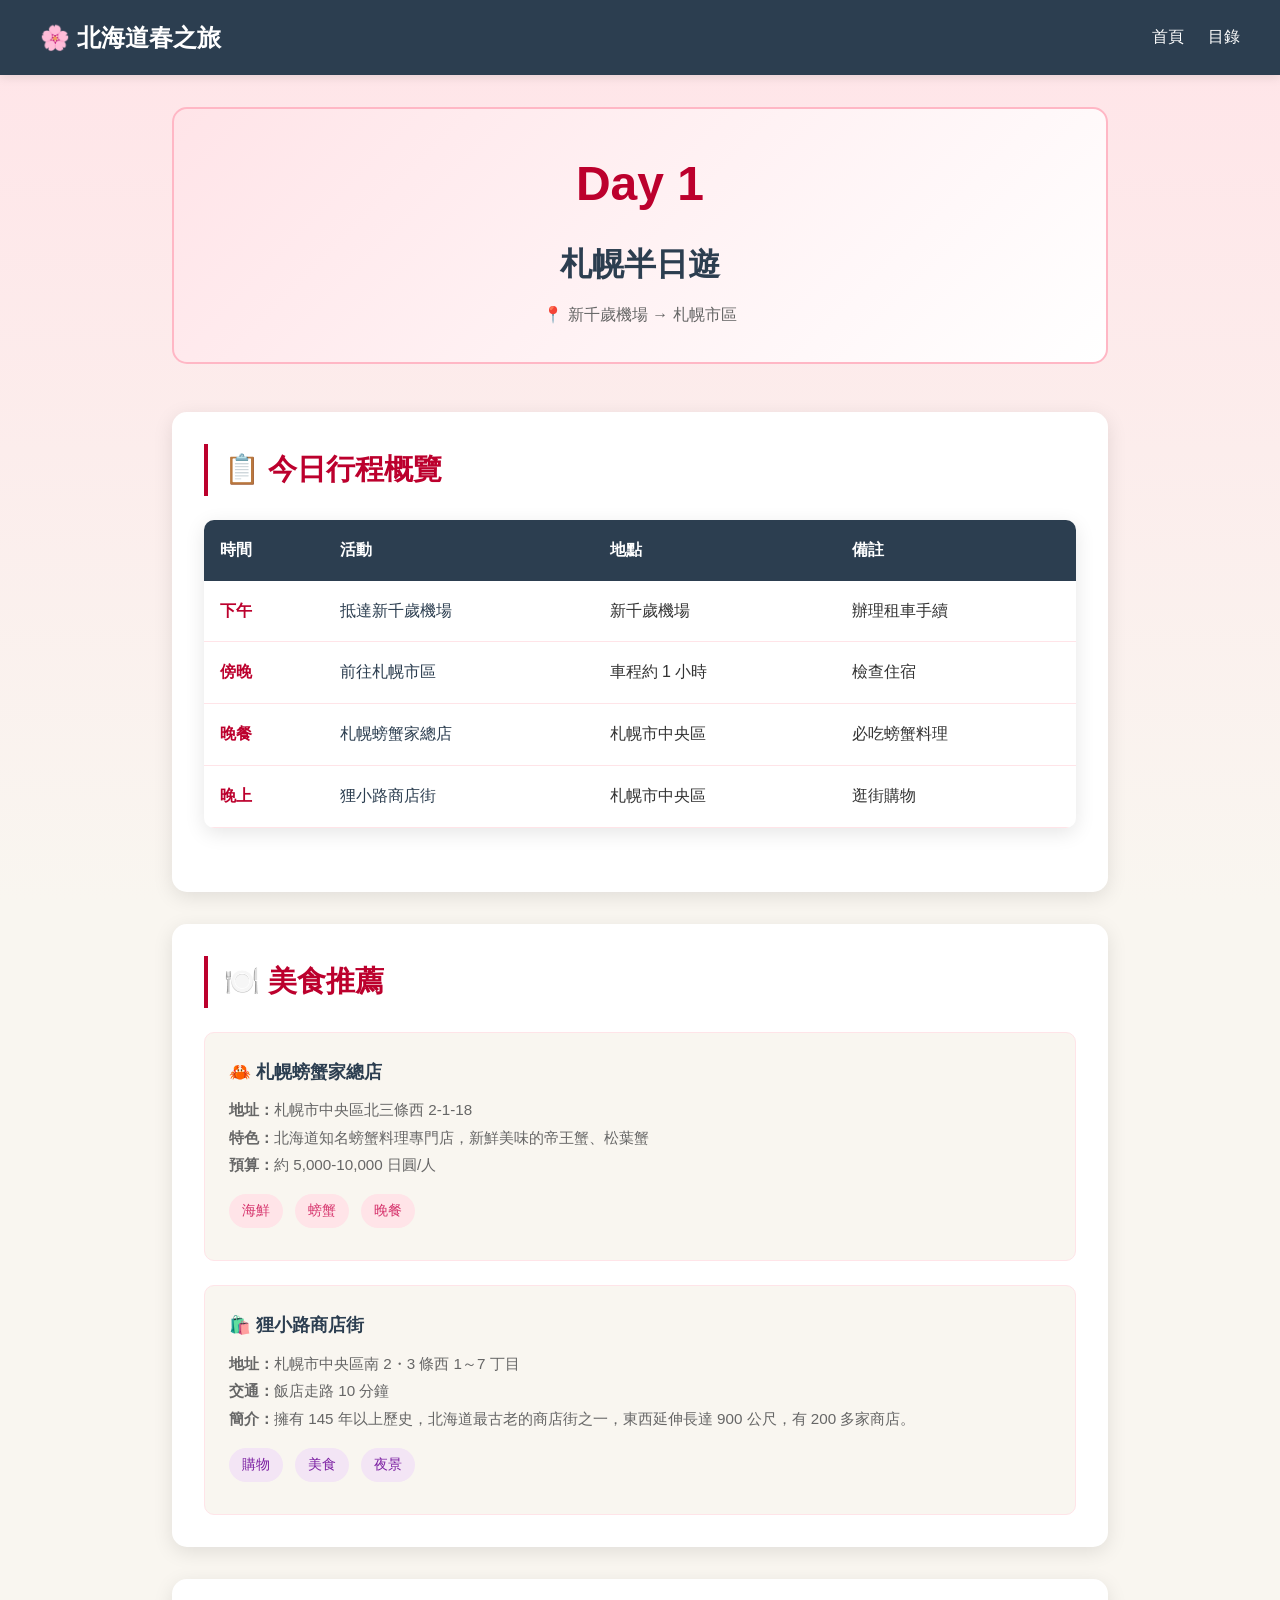
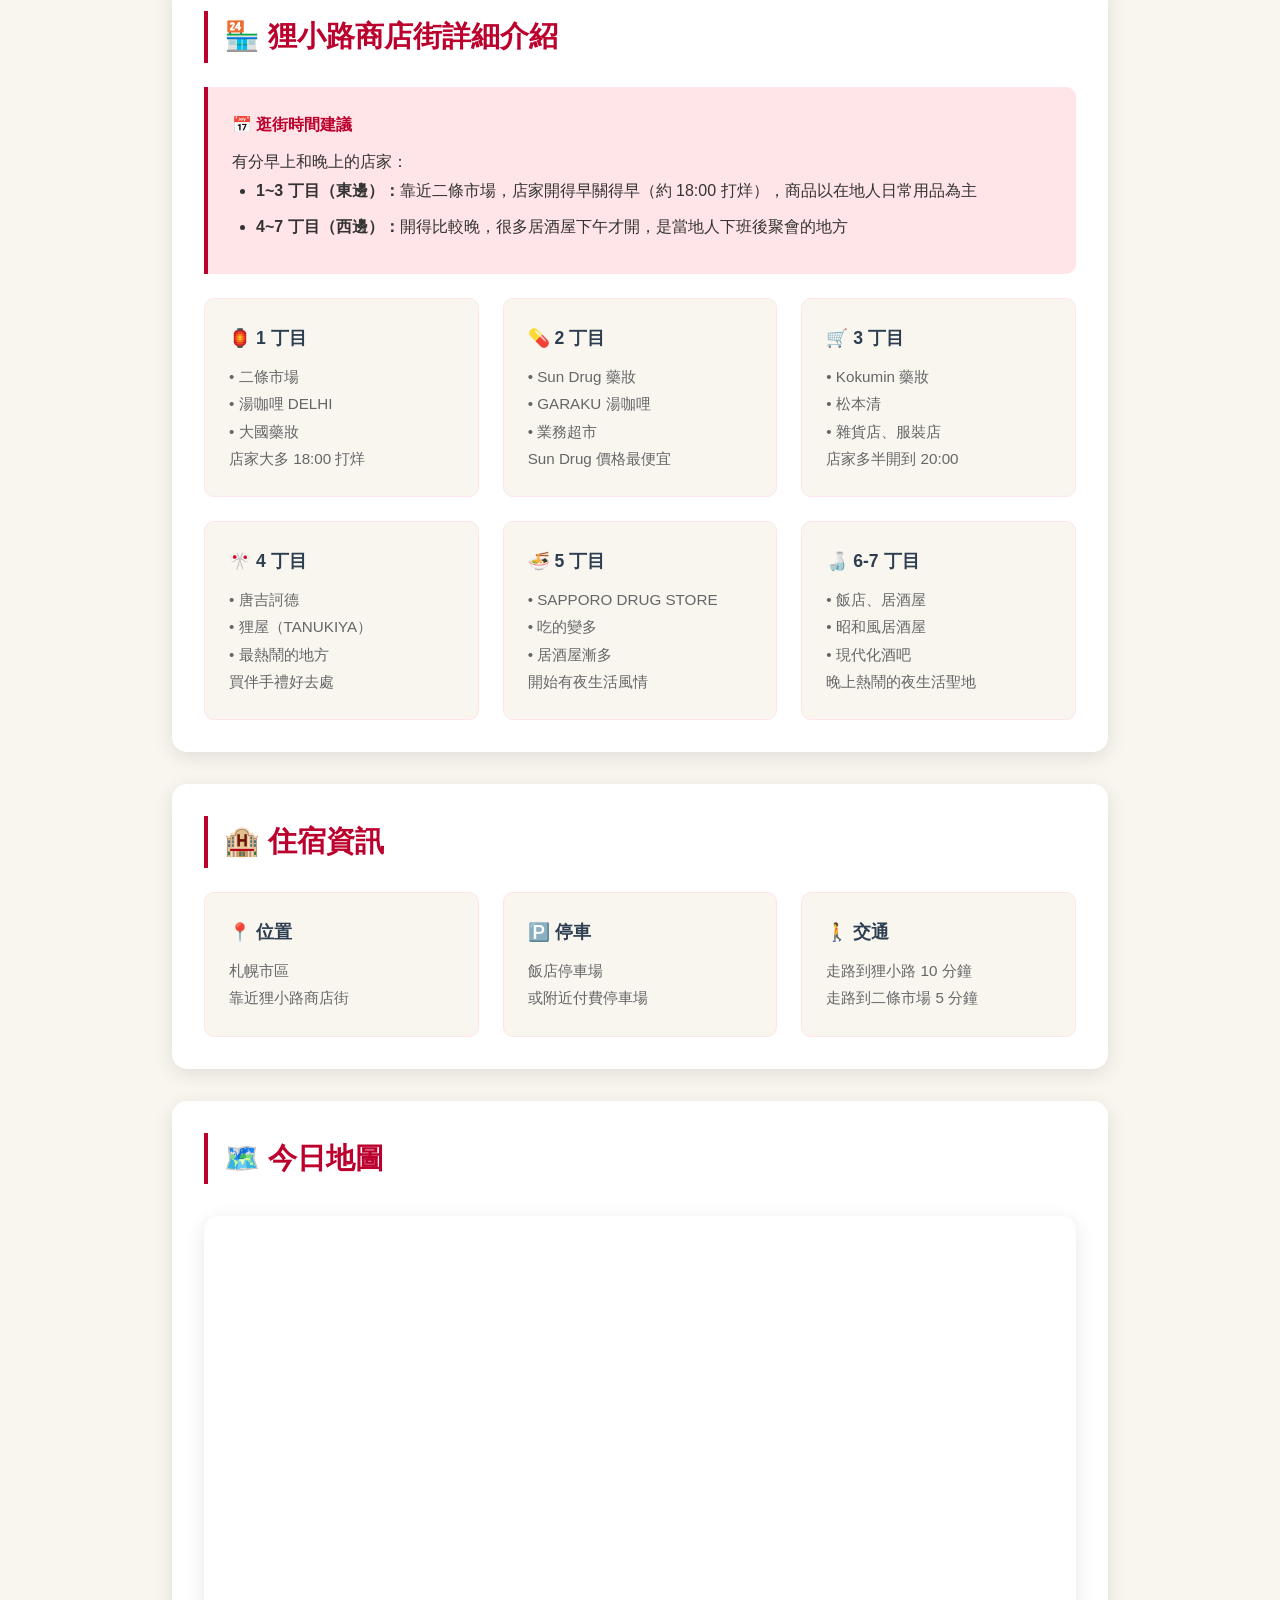
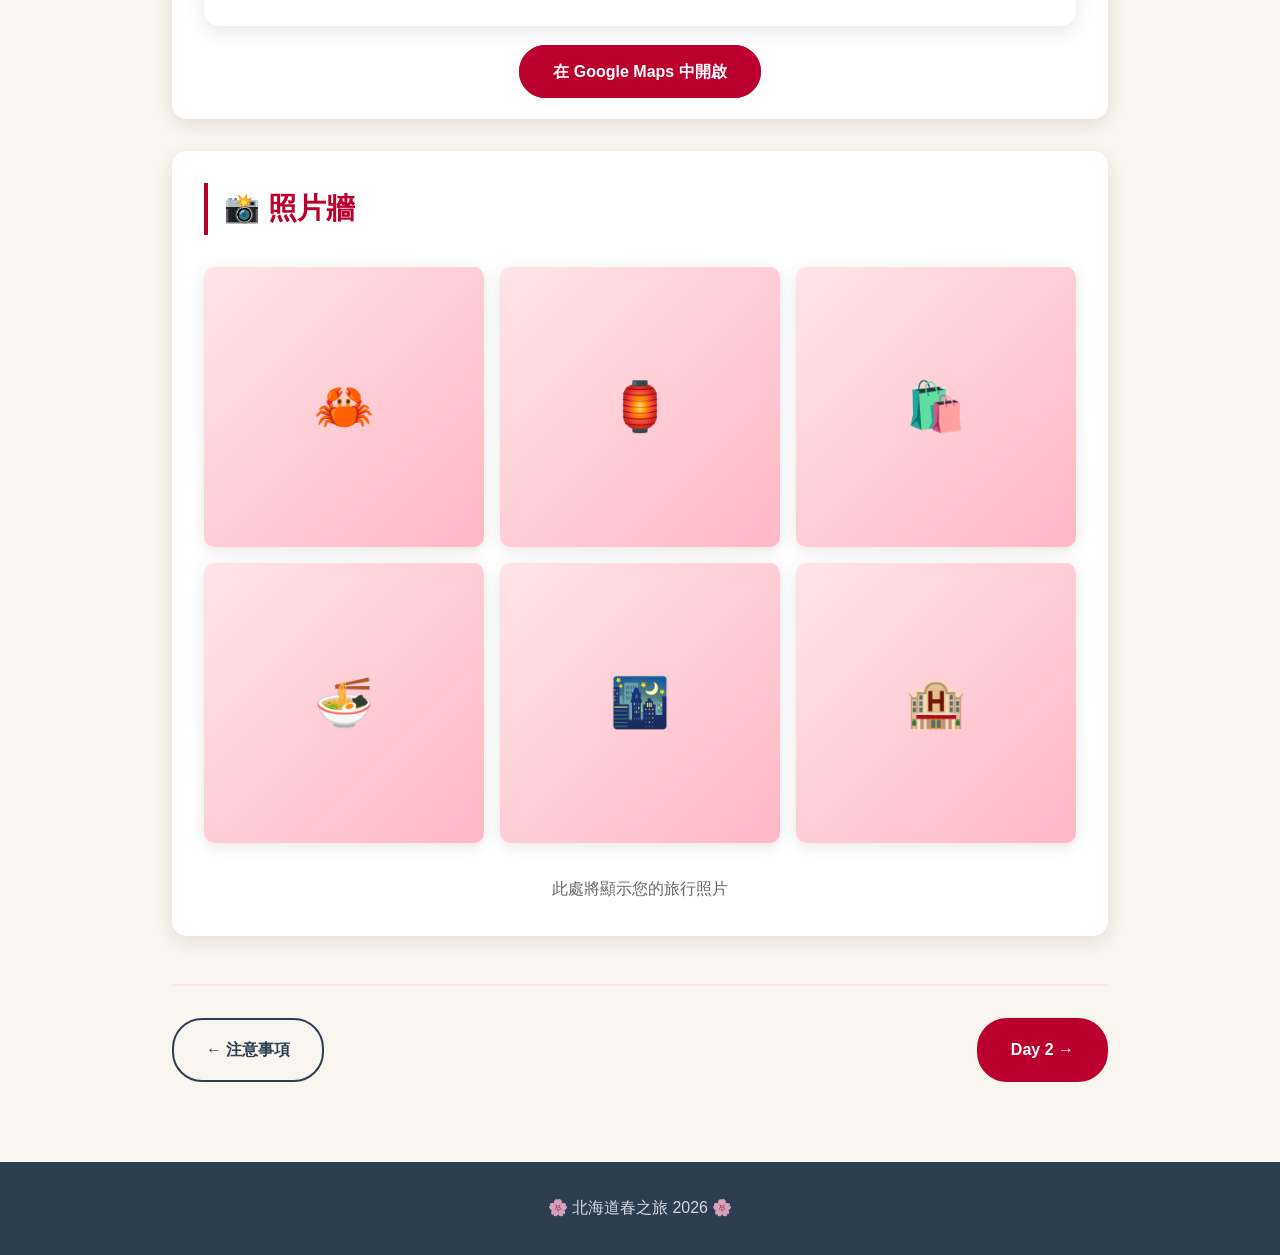
==== day1.html @ 98925bf5 "Initial commit: 北海道春之旅 2026 旅遊網站" ====
<!DOCTYPE html>
<html lang="zh-TW">
<head>
  <meta charset="UTF-8">
  <meta name="viewport" content="width=device-width, initial-scale=1.0">
  <title>Day 1 - 札幌半日遊 | 北海道春之旅 2026</title>
  <link rel="stylesheet" href="css/style.css">
</head>
<body>
  <div class="sakura-bg"></div>
  
  <nav class="nav-bar">
    <div class="nav-container">
      <a href="index.html" class="nav-logo">🌸 北海道春之旅</a>
      <div class="nav-links">
        <a href="index.html">首頁</a>
        <a href="directory.html">目錄</a>
      </div>
    </div>
  </nav>

  <div class="day-page">
    <div class="day-header">
      <div class="day-number">Day 1</div>
      <h1 class="day-title">札幌半日遊</h1>
      <p style="color: #666; margin-top: 0.5rem;">📍 新千歲機場 → 札幌市區</p>
    </div>

    <div class="info-section">
      <h2 class="info-title">📋 今日行程概覽</h2>
      <table class="schedule-table">
        <thead>
          <tr>
            <th>時間</th>
            <th>活動</th>
            <th>地點</th>
            <th>備註</th>
          </tr>
        </thead>
        <tbody>
          <tr>
            <td class="time">下午</td>
            <td class="location">抵達新千歲機場</td>
            <td>新千歲機場</td>
            <td>辦理租車手續</td>
          </tr>
          <tr>
            <td class="time">傍晚</td>
            <td class="location">前往札幌市區</td>
            <td>車程約 1 小時</td>
            <td>檢查住宿</td>
          </tr>
          <tr>
            <td class="time">晚餐</td>
            <td class="location">札幌螃蟹家總店</td>
            <td>札幌市中央區</td>
            <td>必吃螃蟹料理</td>
          </tr>
          <tr>
            <td class="time">晚上</td>
            <td class="location">狸小路商店街</td>
            <td>札幌市中央區</td>
            <td>逛街購物</td>
          </tr>
        </tbody>
      </table>
    </div>

    <div class="info-section">
      <h2 class="info-title">🍽️ 美食推薦</h2>
      
      <div class="info-item" style="margin-bottom: 1.5rem;">
        <h4>🦀 札幌螃蟹家總店</h4>
        <p><strong>地址：</strong>札幌市中央區北三條西 2-1-18</p>
        <p><strong>特色：</strong>北海道知名螃蟹料理專門店，新鮮美味的帝王蟹、松葉蟹</p>
        <p><strong>預算：</strong>約 5,000-10,000 日圓/人</p>
        <div style="margin-top: 1rem;">
          <span class="tag tag-food">海鮮</span>
          <span class="tag tag-food">螃蟹</span>
          <span class="tag tag-food">晚餐</span>
        </div>
      </div>

      <div class="info-item">
        <h4>🛍️ 狸小路商店街</h4>
        <p><strong>地址：</strong>札幌市中央區南 2・3 條西 1～7 丁目</p>
        <p><strong>交通：</strong>飯店走路 10 分鐘</p>
        <p><strong>簡介：</strong>擁有 145 年以上歷史，北海道最古老的商店街之一，東西延伸長達 900 公尺，有 200 多家商店。</p>
        <div style="margin-top: 1rem;">
          <span class="tag tag-shop">購物</span>
          <span class="tag tag-shop">美食</span>
          <span class="tag tag-shop">夜景</span>
        </div>
      </div>
    </div>

    <div class="info-section">
      <h2 class="info-title">🏪 狸小路商店街詳細介紹</h2>
      
      <div class="notice-box">
        <h4>📅 逛街時間建議</h4>
        <p>有分早上和晚上的店家：</p>
        <ul>
          <li><strong>1~3 丁目（東邊）：</strong>靠近二條市場，店家開得早關得早（約 18:00 打烊），商品以在地人日常用品為主</li>
          <li><strong>4~7 丁目（西邊）：</strong>開得比較晚，很多居酒屋下午才開，是當地人下班後聚會的地方</li>
        </ul>
      </div>

      <div class="info-grid">
        <div class="info-item">
          <h4>🏮 1 丁目</h4>
          <p>• 二條市場</p>
          <p>• 湯咖哩 DELHI</p>
          <p>• 大國藥妝</p>
          <p>店家大多 18:00 打烊</p>
        </div>
        <div class="info-item">
          <h4>💊 2 丁目</h4>
          <p>• Sun Drug 藥妝</p>
          <p>• GARAKU 湯咖哩</p>
          <p>• 業務超市</p>
          <p>Sun Drug 價格最便宜</p>
        </div>
        <div class="info-item">
          <h4>🛒 3 丁目</h4>
          <p>• Kokumin 藥妝</p>
          <p>• 松本清</p>
          <p>• 雜貨店、服裝店</p>
          <p>店家多半開到 20:00</p>
        </div>
        <div class="info-item">
          <h4>🎌 4 丁目</h4>
          <p>• 唐吉訶德</p>
          <p>• 狸屋（TANUKIYA）</p>
          <p>• 最熱鬧的地方</p>
          <p>買伴手禮好去處</p>
        </div>
        <div class="info-item">
          <h4>🍜 5 丁目</h4>
          <p>• SAPPORO DRUG STORE</p>
          <p>• 吃的變多</p>
          <p>• 居酒屋漸多</p>
          <p>開始有夜生活風情</p>
        </div>
        <div class="info-item">
          <h4>🍶 6-7 丁目</h4>
          <p>• 飯店、居酒屋</p>
          <p>• 昭和風居酒屋</p>
          <p>• 現代化酒吧</p>
          <p>晚上熱鬧的夜生活聖地</p>
        </div>
      </div>
    </div>

    <div class="info-section">
      <h2 class="info-title">🏨 住宿資訊</h2>
      <div class="info-grid">
        <div class="info-item">
          <h4>📍 位置</h4>
          <p>札幌市區</p>
          <p>靠近狸小路商店街</p>
        </div>
        <div class="info-item">
          <h4>🅿️ 停車</h4>
          <p>飯店停車場</p>
          <p>或附近付費停車場</p>
        </div>
        <div class="info-item">
          <h4>🚶 交通</h4>
          <p>走路到狸小路 10 分鐘</p>
          <p>走路到二條市場 5 分鐘</p>
        </div>
      </div>
    </div>

    <div class="info-section">
      <h2 class="info-title">🗺️ 今日地圖</h2>
      <div class="map-section">
        <iframe class="map-frame" src="https://www.google.com/maps/embed?pb=!1m18!1m12!1m3!1d47266.5!2d141.35!3d43.05!2m3!1f0!2f0!3f0!3m2!1i1024!2i768!4f13.1!3m3!1m2!1s0x5f0b297f0b3b3b3b%3A0x123456789!2sSapporo!5e0!3m2!1sen!2stw!4v1234567890" allowfullscreen="" loading="lazy"></iframe>
      </div>
      <p style="text-align: center; margin-top: 1rem;">
        <a href="https://www.google.com/maps/search/狸小路商店街" target="_blank" class="nav-btn next">在 Google Maps 中開啟</a>
      </p>
    </div>

    <div class="info-section">
      <h2 class="info-title">📸 照片牆</h2>
      <div class="photo-gallery">
        <div class="photo-item">🦀</div>
        <div class="photo-item">🏮</div>
        <div class="photo-item">🛍️</div>
        <div class="photo-item">🍜</div>
        <div class="photo-item">🌃</div>
        <div class="photo-item">🏨</div>
      </div>
      <p style="text-align: center; color: #666;">此處將顯示您的旅行照片</p>
    </div>

    <div class="nav-buttons">
      <a href="notices.html" class="nav-btn prev">← 注意事項</a>
      <a href="day2.html" class="nav-btn next">Day 2 →</a>
    </div>
  </div>

  <footer class="footer">
    <p>🌸 北海道春之旅 2026 🌸</p>
  </footer>
</body>
</html>
---- css/style.css ----
/* 日式風格旅遊網站 - 北海道春之旅 */
:root {
  --sakura-pink: #ffb7c5;
  --sakura-light: #ffe4e8;
  --japan-red: #bc002d;
  --indigo: #2c3e50;
  --bamboo: #5d7a57;
  --rice-paper: #f9f6f0;
  --charcoal: #333333;
  --gold: #c9a959;
}

* {
  margin: 0;
  padding: 0;
  box-sizing: border-box;
}

body {
  font-family: 'Hiragino Sans', 'Hiragino Kaku Gothic ProN', 'Yu Gothic', sans-serif;
  background: var(--rice-paper);
  color: var(--charcoal);
  line-height: 1.8;
  overflow-x: hidden;
}

/* 櫻花背景動畫 */
.sakura-bg {
  position: fixed;
  top: 0;
  left: 0;
  width: 100%;
  height: 100%;
  pointer-events: none;
  z-index: -1;
  background: linear-gradient(180deg, var(--sakura-light) 0%, var(--rice-paper) 100%);
}

.sakura-petal {
  position: absolute;
  width: 15px;
  height: 15px;
  background: var(--sakura-pink);
  border-radius: 15px 0px;
  opacity: 0.6;
  animation: fall linear infinite;
}

@keyframes fall {
  0% {
    transform: translateY(-10vh) rotate(0deg) translateX(0);
    opacity: 0;
  }
  10% {
    opacity: 0.8;
  }
  90% {
    opacity: 0.8;
  }
  100% {
    transform: translateY(110vh) rotate(720deg) translateX(100px);
    opacity: 0;
  }
}

/* 封面頁面 */
.cover-page {
  min-height: 100vh;
  display: flex;
  flex-direction: column;
  justify-content: center;
  align-items: center;
  text-align: center;
  padding: 2rem;
  position: relative;
}

.cover-title {
  font-size: 4rem;
  color: var(--japan-red);
  margin-bottom: 1rem;
  text-shadow: 2px 2px 4px rgba(0,0,0,0.1);
  letter-spacing: 0.5rem;
}

.cover-subtitle {
  font-size: 1.8rem;
  color: var(--indigo);
  margin-bottom: 2rem;
  letter-spacing: 0.3rem;
}

.cover-date {
  font-size: 1.5rem;
  color: var(--bamboo);
  margin-bottom: 3rem;
}

.cover-image {
  max-width: 600px;
  width: 100%;
  border-radius: 10px;
  box-shadow: 0 10px 40px rgba(0,0,0,0.15);
  margin-bottom: 3rem;
  border: 3px solid var(--gold);
}

.enter-btn {
  background: linear-gradient(135deg, var(--japan-red), #d41238);
  color: white;
  padding: 1.2rem 4rem;
  font-size: 1.5rem;
  border: none;
  border-radius: 50px;
  cursor: pointer;
  transition: all 0.3s ease;
  box-shadow: 0 5px 20px rgba(188, 0, 45, 0.3);
  letter-spacing: 0.2rem;
  text-decoration: none;
  display: inline-block;
}

.enter-btn:hover {
  transform: translateY(-3px);
  box-shadow: 0 8px 30px rgba(188, 0, 45, 0.4);
}

/* 導航欄 */
.nav-bar {
  background: var(--indigo);
  padding: 1rem 2rem;
  position: sticky;
  top: 0;
  z-index: 1000;
  box-shadow: 0 2px 10px rgba(0,0,0,0.1);
}

.nav-container {
  max-width: 1200px;
  margin: 0 auto;
  display: flex;
  justify-content: space-between;
  align-items: center;
}

.nav-logo {
  color: white;
  font-size: 1.5rem;
  font-weight: bold;
  text-decoration: none;
}

.nav-links {
  display: flex;
  gap: 1.5rem;
}

.nav-links a {
  color: white;
  text-decoration: none;
  transition: color 0.3s;
}

.nav-links a:hover {
  color: var(--sakura-pink);
}

/* 目錄頁面 */
.directory-page {
  max-width: 1000px;
  margin: 0 auto;
  padding: 3rem 2rem;
}

.section-title {
  font-size: 2.5rem;
  color: var(--indigo);
  text-align: center;
  margin-bottom: 3rem;
  position: relative;
  padding-bottom: 1rem;
}

.section-title::after {
  content: '🌸';
  position: absolute;
  bottom: -10px;
  left: 50%;
  transform: translateX(-50%);
  font-size: 1.5rem;
}

.directory-grid {
  display: grid;
  grid-template-columns: repeat(auto-fit, minmax(280px, 1fr));
  gap: 2rem;
  margin-bottom: 4rem;
}

.directory-card {
  background: white;
  border-radius: 15px;
  overflow: hidden;
  box-shadow: 0 5px 20px rgba(0,0,0,0.1);
  transition: transform 0.3s ease, box-shadow 0.3s ease;
  cursor: pointer;
  text-decoration: none;
  color: inherit;
  display: block;
}

.directory-card:hover {
  transform: translateY(-5px);
  box-shadow: 0 10px 30px rgba(0,0,0,0.15);
}

.card-image {
  width: 100%;
  height: 200px;
  object-fit: cover;
  background: linear-gradient(135deg, var(--sakura-light), var(--sakura-pink));
  display: flex;
  align-items: center;
  justify-content: center;
  font-size: 4rem;
}

.card-content {
  padding: 1.5rem;
}

.card-title {
  font-size: 1.4rem;
  color: var(--indigo);
  margin-bottom: 0.5rem;
}

.card-desc {
  font-size: 0.95rem;
  color: #666;
}

/* 資訊卡片 */
.info-section {
  background: white;
  border-radius: 15px;
  padding: 2rem;
  margin-bottom: 2rem;
  box-shadow: 0 5px 20px rgba(0,0,0,0.1);
}

.info-title {
  font-size: 1.8rem;
  color: var(--japan-red);
  margin-bottom: 1.5rem;
  border-left: 4px solid var(--japan-red);
  padding-left: 1rem;
}

.info-grid {
  display: grid;
  grid-template-columns: repeat(auto-fit, minmax(250px, 1fr));
  gap: 1.5rem;
}

.info-item {
  background: var(--rice-paper);
  padding: 1.5rem;
  border-radius: 10px;
  border: 1px solid var(--sakura-light);
}

.info-item h4 {
  color: var(--indigo);
  font-size: 1.1rem;
  margin-bottom: 0.5rem;
}

.info-item p {
  color: #666;
  font-size: 0.95rem;
}

/* 行程頁面 */
.day-page {
  max-width: 1000px;
  margin: 0 auto;
  padding: 2rem;
}

.day-header {
  text-align: center;
  margin-bottom: 3rem;
  padding: 2rem;
  background: linear-gradient(135deg, var(--sakura-light), white);
  border-radius: 15px;
  border: 2px solid var(--sakura-pink);
}

.day-number {
  font-size: 3rem;
  color: var(--japan-red);
  font-weight: bold;
}

.day-title {
  font-size: 2rem;
  color: var(--indigo);
  margin-top: 0.5rem;
}

/* 行程表 */
.schedule-table {
  width: 100%;
  border-collapse: collapse;
  background: white;
  border-radius: 10px;
  overflow: hidden;
  box-shadow: 0 5px 20px rgba(0,0,0,0.1);
  margin-bottom: 2rem;
}

.schedule-table th {
  background: var(--indigo);
  color: white;
  padding: 1rem;
  text-align: left;
}

.schedule-table td {
  padding: 1rem;
  border-bottom: 1px solid var(--sakura-light);
}

.schedule-table tr:hover {
  background: var(--sakura-light);
}

.schedule-table .time {
  font-weight: bold;
  color: var(--japan-red);
  width: 120px;
}

.schedule-table .location {
  color: var(--indigo);
}

.schedule-table .cost {
  color: var(--bamboo);
  font-weight: bold;
}

/* 照片牆 */
.photo-gallery {
  display: grid;
  grid-template-columns: repeat(auto-fill, minmax(250px, 1fr));
  gap: 1rem;
  margin: 2rem 0;
}

.photo-item {
  aspect-ratio: 1;
  border-radius: 10px;
  overflow: hidden;
  box-shadow: 0 3px 15px rgba(0,0,0,0.1);
  cursor: pointer;
  transition: transform 0.3s;
  background: linear-gradient(135deg, var(--sakura-light), var(--sakura-pink));
  display: flex;
  align-items: center;
  justify-content: center;
  font-size: 3rem;
}

.photo-item:hover {
  transform: scale(1.05);
}

.photo-item img {
  width: 100%;
  height: 100%;
  object-fit: cover;
}

/* 地圖區塊 */
.map-section {
  margin: 2rem 0;
  border-radius: 15px;
  overflow: hidden;
  box-shadow: 0 5px 20px rgba(0,0,0,0.1);
}

.map-frame {
  width: 100%;
  height: 400px;
  border: none;
}

/* 導航按鈕 */
.nav-buttons {
  display: flex;
  justify-content: space-between;
  margin-top: 3rem;
  padding-top: 2rem;
  border-top: 2px solid var(--sakura-light);
}

.nav-btn {
  padding: 1rem 2rem;
  border-radius: 30px;
  text-decoration: none;
  font-weight: bold;
  transition: all 0.3s;
}

.nav-btn.prev {
  background: var(--rice-paper);
  color: var(--indigo);
  border: 2px solid var(--indigo);
}

.nav-btn.next {
  background: var(--japan-red);
  color: white;
  border: 2px solid var(--japan-red);
}

.nav-btn:hover {
  transform: translateY(-2px);
  box-shadow: 0 5px 15px rgba(0,0,0,0.2);
}

.nav-btn.disabled {
  opacity: 0.5;
  pointer-events: none;
}

/* 注意事項 */
.notice-box {
  background: var(--sakura-light);
  border-left: 4px solid var(--japan-red);
  padding: 1.5rem;
  margin: 1.5rem 0;
  border-radius: 0 10px 10px 0;
}

.notice-box h4 {
  color: var(--japan-red);
  margin-bottom: 0.5rem;
}

.notice-box ul {
  margin-left: 1.5rem;
}

.notice-box li {
  margin-bottom: 0.5rem;
}

/* 頁尾 */
.footer {
  background: var(--indigo);
  color: white;
  text-align: center;
  padding: 2rem;
  margin-top: 3rem;
}

.footer p {
  opacity: 0.8;
}

/* 響應式設計 */
@media (max-width: 768px) {
  .cover-title {
    font-size: 2.5rem;
  }
  
  .cover-subtitle {
    font-size: 1.3rem;
  }
  
  .directory-grid {
    grid-template-columns: 1fr;
  }
  
  .schedule-table {
    font-size: 0.9rem;
  }
  
  .nav-buttons {
    flex-direction: column;
    gap: 1rem;
  }
  
  .nav-btn {
    text-align: center;
  }
}

/* 工具提示 */
.tooltip {
  position: relative;
  display: inline-block;
  cursor: pointer;
}

.tooltip .tooltip-text {
  visibility: hidden;
  width: 200px;
  background-color: var(--indigo);
  color: #fff;
  text-align: center;
  border-radius: 6px;
  padding: 5px;
  position: absolute;
  z-index: 1;
  bottom: 125%;
  left: 50%;
  margin-left: -100px;
  opacity: 0;
  transition: opacity 0.3s;
}

.tooltip:hover .tooltip-text {
  visibility: visible;
  opacity: 1;
}

/* 標籤 */
.tag {
  display: inline-block;
  padding: 0.3rem 0.8rem;
  border-radius: 20px;
  font-size: 0.85rem;
  margin-right: 0.5rem;
  margin-bottom: 0.5rem;
}

.tag-food { background: #ffe4e8; color: #d6336c; }
.tag-hotel { background: #e8f5e9; color: #2e7d32; }
.tag-transport { background: #e3f2fd; color: #1976d2; }
.tag-spot { background: #fff3e0; color: #f57c00; }
.tag-shop { background: #f3e5f5; color: #7b1fa2; }
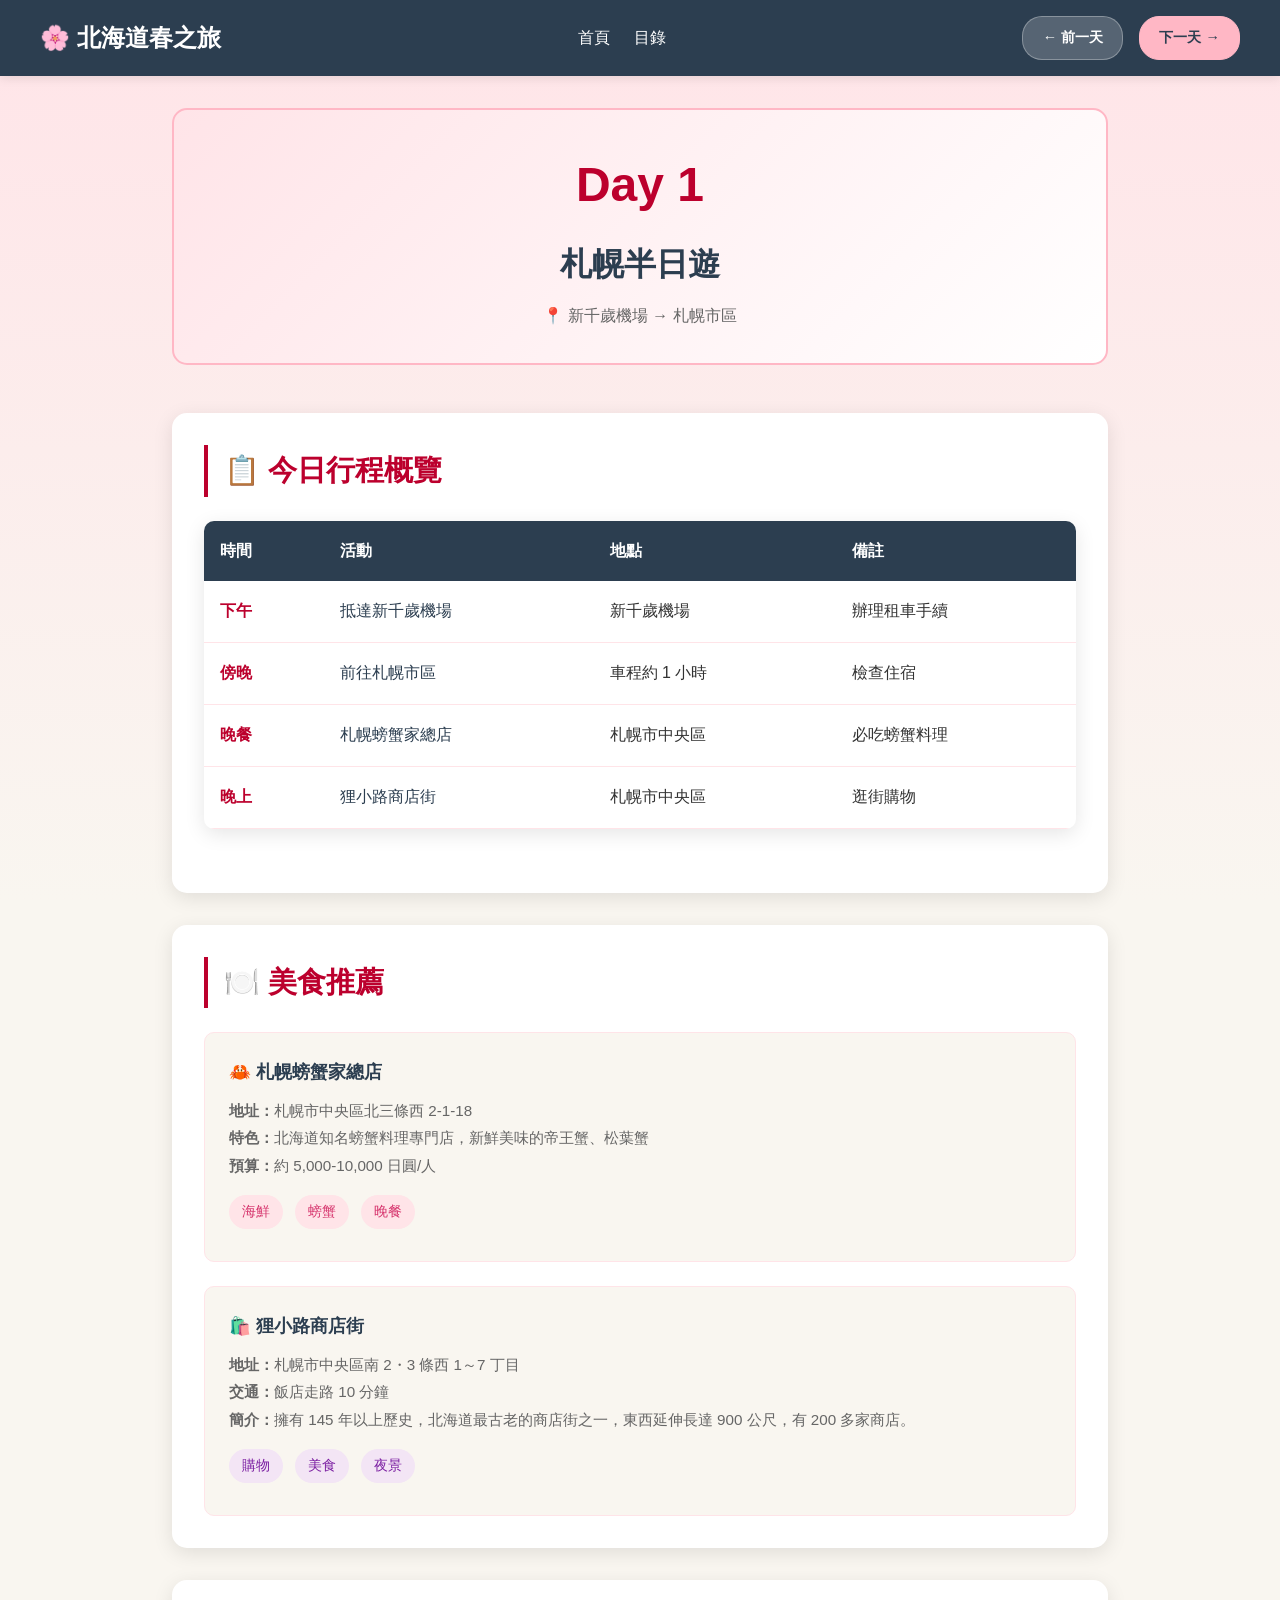
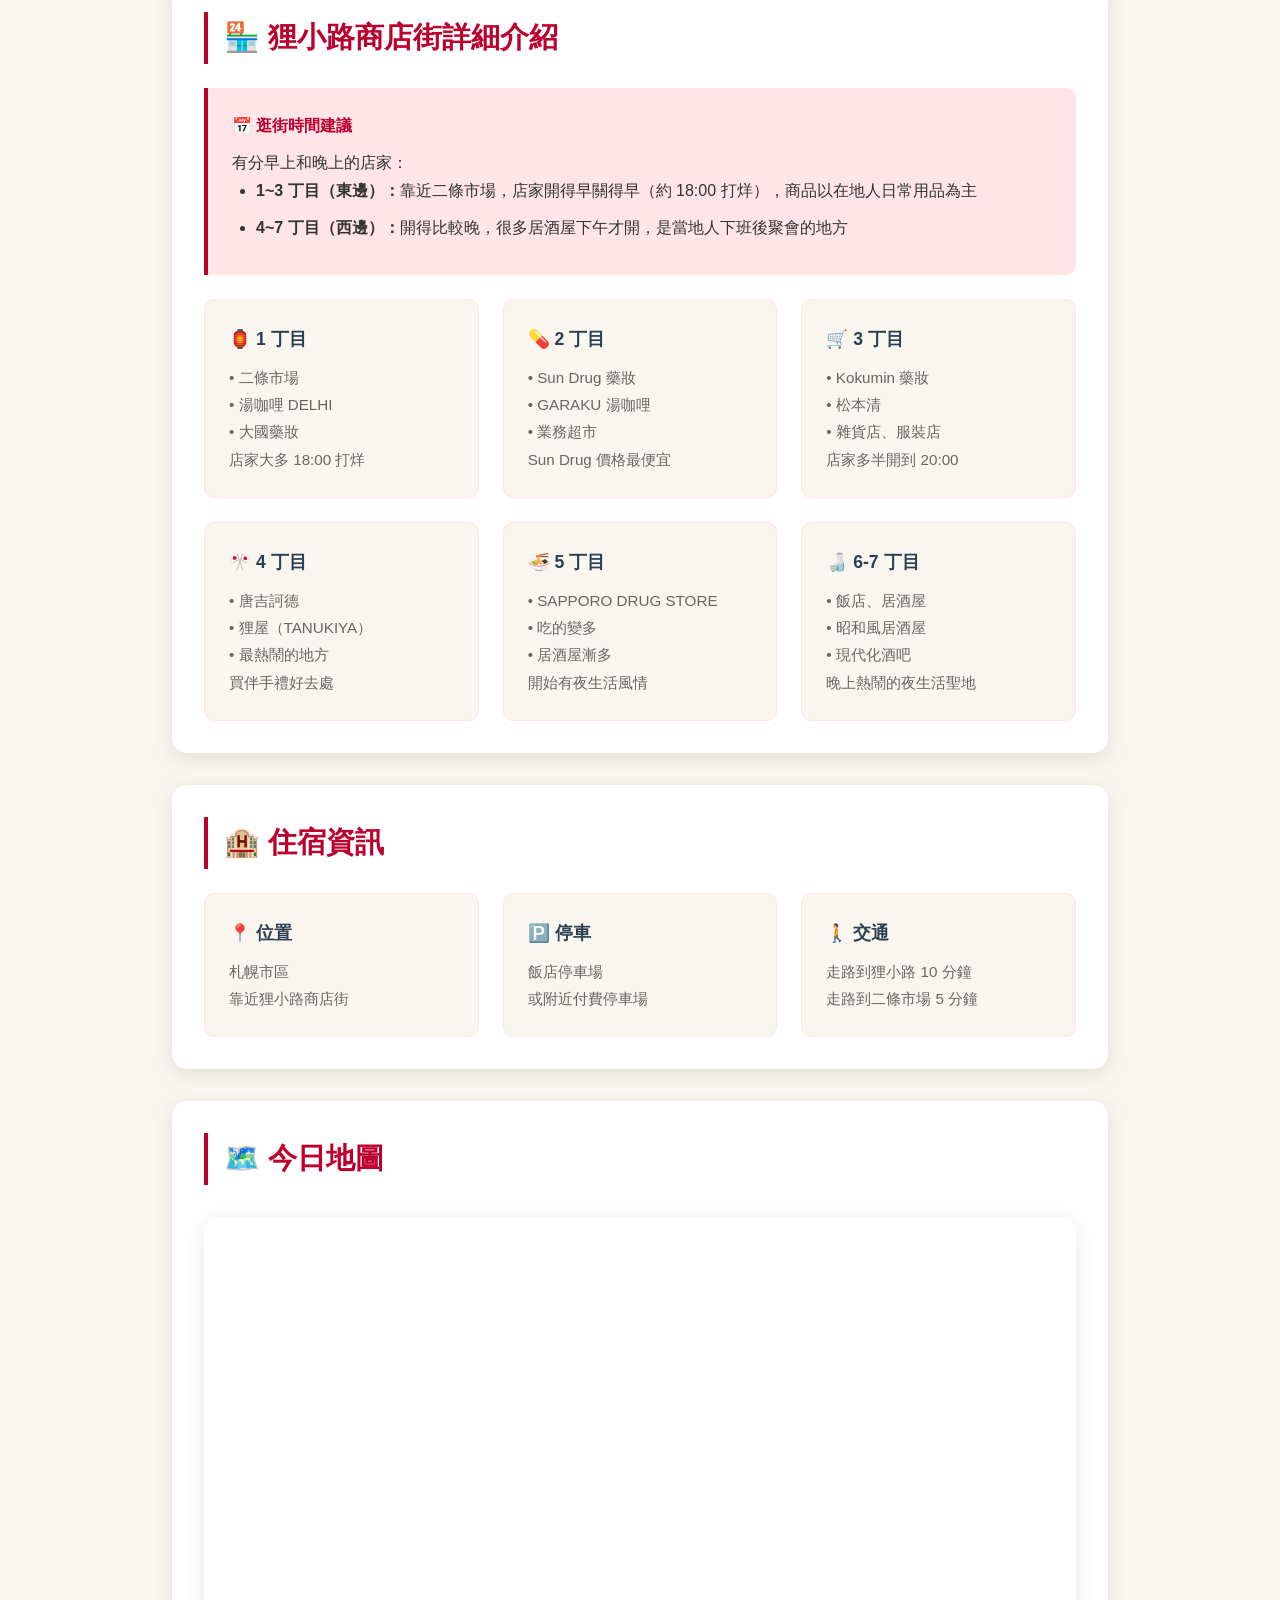
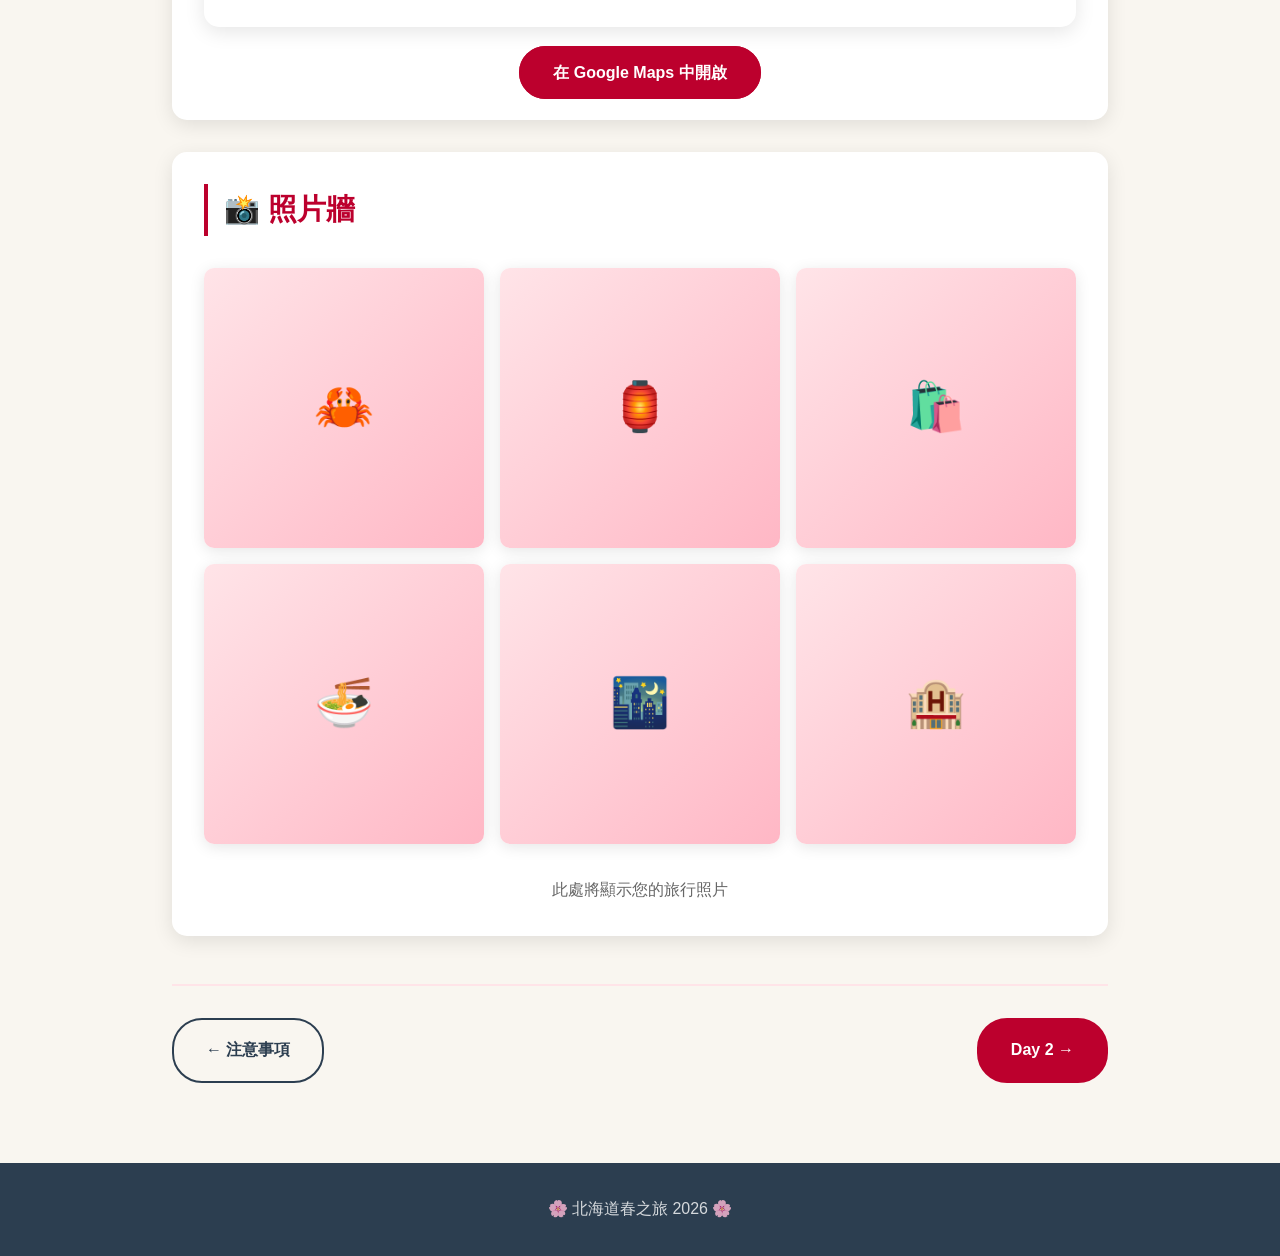
==== commit 7e833462: "Add top navigation buttons to all day pages" ====
--- a/day1.html
+++ b/day1.html
@@ -16,6 +16,10 @@
         <a href="index.html">首頁</a>
         <a href="directory.html">目錄</a>
       </div>
+      <div class="nav-buttons-top">
+        <a href="notices.html" class="nav-btn-top prev">← 前一天</a>
+        <a href="day2.html" class="nav-btn-top next">下一天 →</a>
+      </div>
     </div>
   </nav>
 
--- a/css/style.css
+++ b/css/style.css
@@ -141,6 +141,8 @@
   display: flex;
   justify-content: space-between;
   align-items: center;
+  flex-wrap: wrap;
+  gap: 1rem;
 }
 
 .nav-logo {
@@ -153,6 +155,7 @@
 .nav-links {
   display: flex;
   gap: 1.5rem;
+  align-items: center;
 }
 
 .nav-links a {
@@ -163,6 +166,45 @@
 
 .nav-links a:hover {
   color: var(--sakura-pink);
+}
+
+/* 頁首導航按鈕 */
+.nav-buttons-top {
+  display: flex;
+  gap: 1rem;
+  align-items: center;
+}
+
+.nav-btn-top {
+  padding: 0.5rem 1.2rem;
+  border-radius: 20px;
+  text-decoration: none;
+  font-weight: bold;
+  font-size: 0.9rem;
+  transition: all 0.3s;
+  white-space: nowrap;
+}
+
+.nav-btn-top.prev {
+  background: rgba(255,255,255,0.2);
+  color: white;
+  border: 1px solid rgba(255,255,255,0.3);
+}
+
+.nav-btn-top.next {
+  background: var(--sakura-pink);
+  color: var(--indigo);
+  border: 1px solid var(--sakura-pink);
+}
+
+.nav-btn-top:hover {
+  transform: translateY(-2px);
+  box-shadow: 0 3px 10px rgba(0,0,0,0.2);
+}
+
+.nav-btn-top.disabled {
+  opacity: 0.5;
+  pointer-events: none;
 }
 
 /* 目錄頁面 */
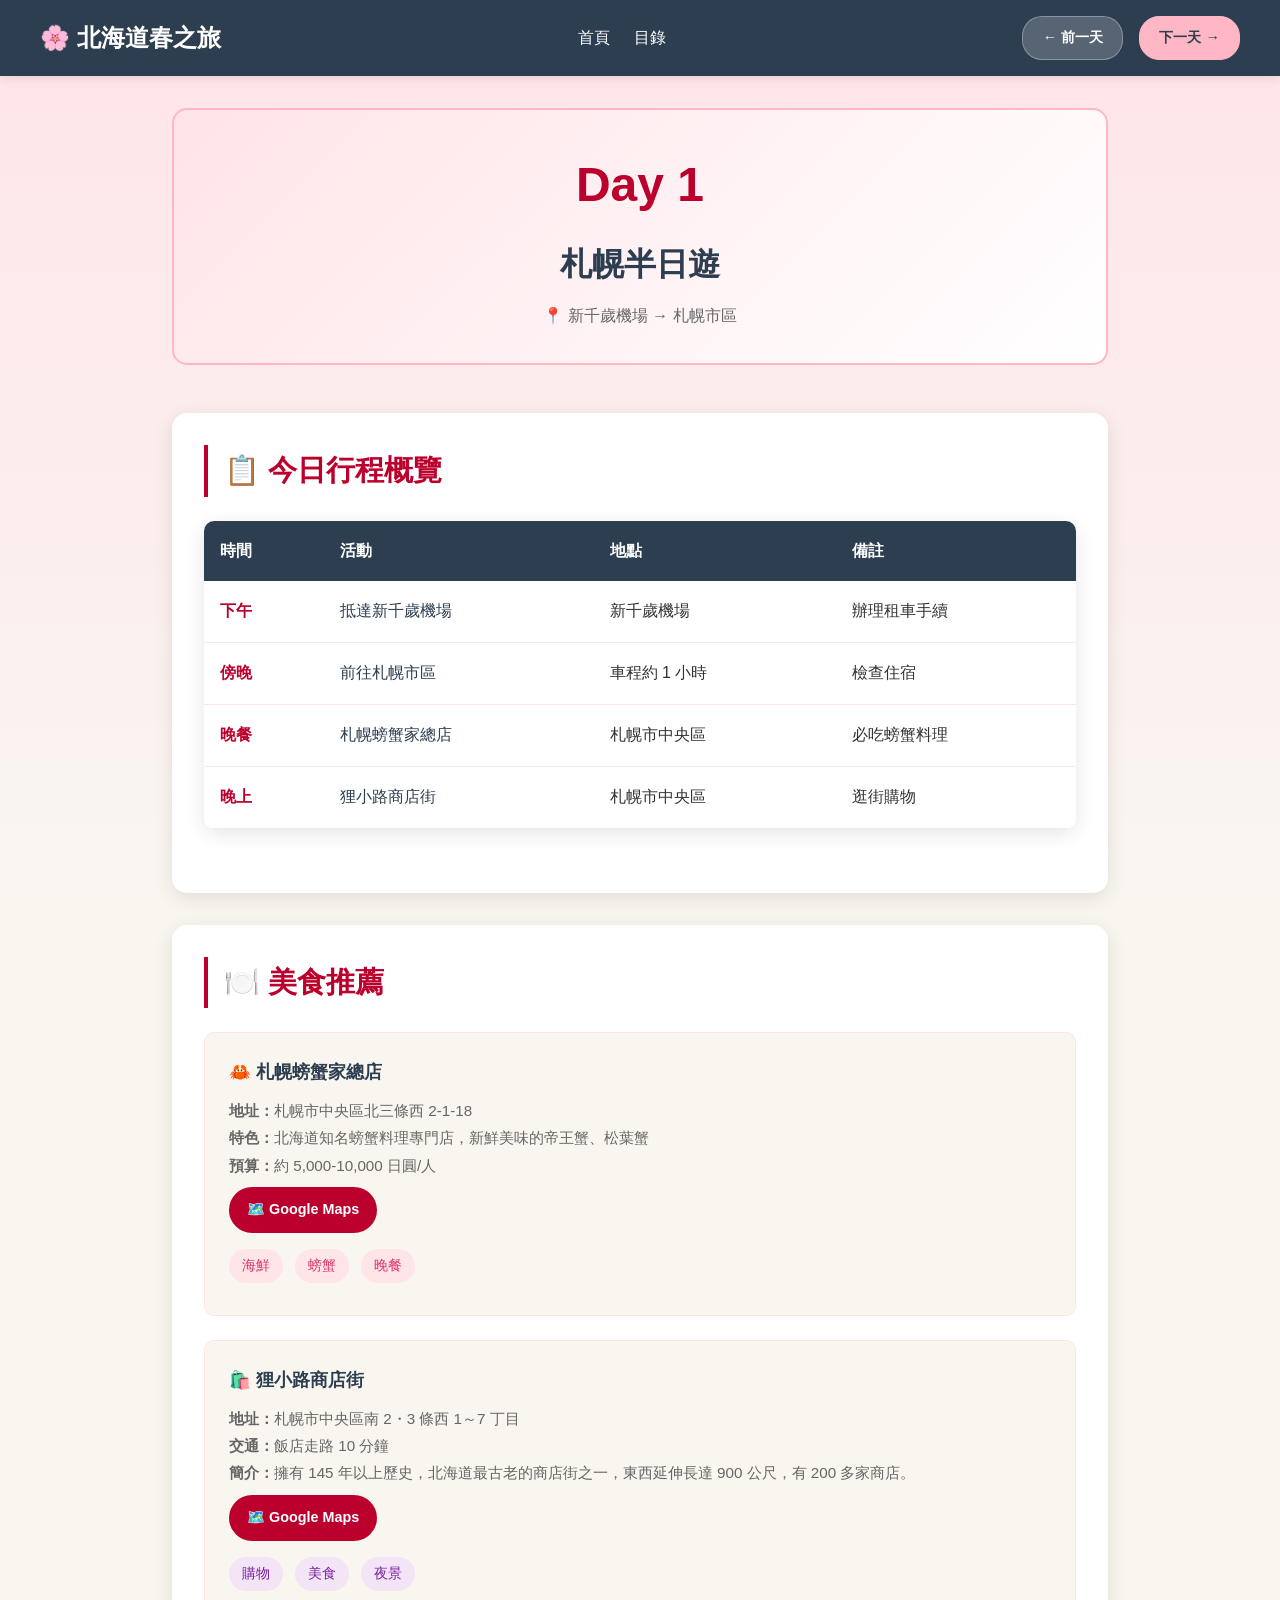
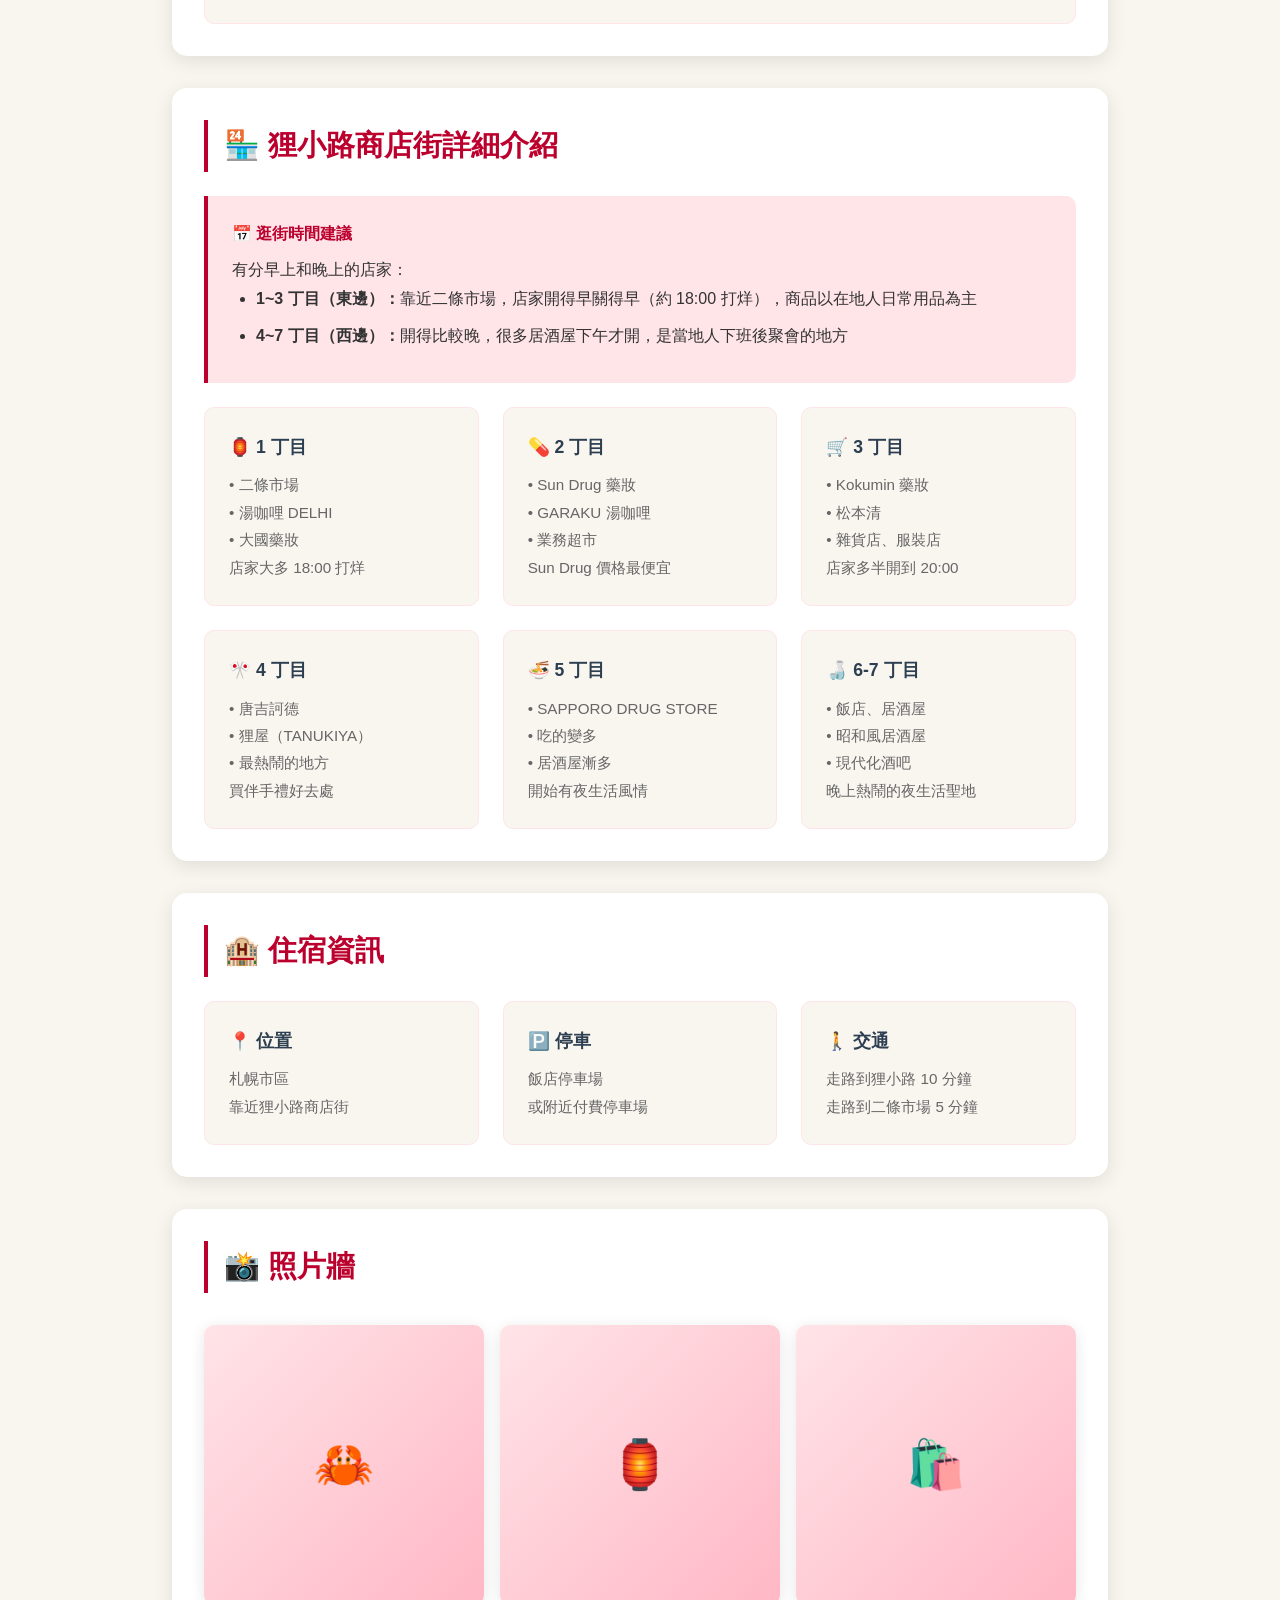
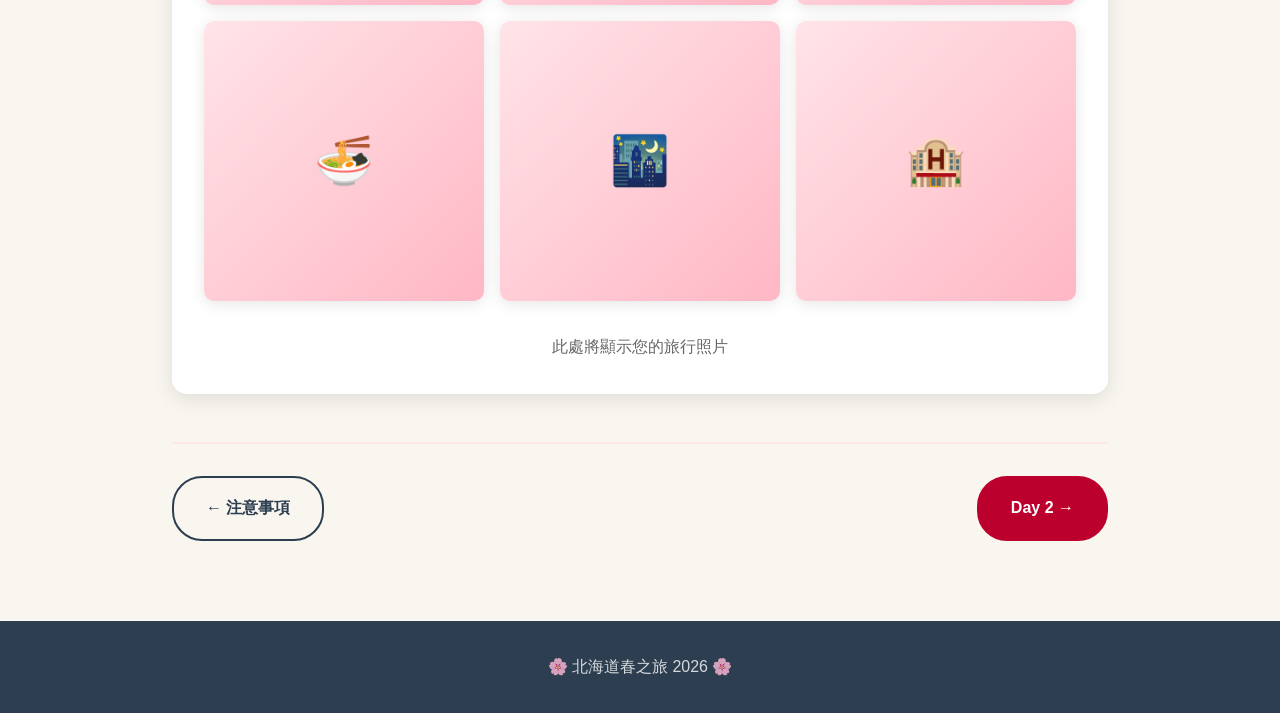
==== commit bb5cf7f2: "Add Google Maps links to attractions and remove map sections" ====
--- a/day1.html
+++ b/day1.html
@@ -78,6 +78,7 @@
         <p><strong>地址：</strong>札幌市中央區北三條西 2-1-18</p>
         <p><strong>特色：</strong>北海道知名螃蟹料理專門店，新鮮美味的帝王蟹、松葉蟹</p>
         <p><strong>預算：</strong>約 5,000-10,000 日圓/人</p>
+        <p style="margin-top: 0.5rem;"><a href="https://www.google.com/maps/search/札幌螃蟹家總店" target="_blank" class="nav-btn next" style="display: inline-block; padding: 0.5rem 1rem; font-size: 0.9rem;">🗺️ Google Maps</a></p>
         <div style="margin-top: 1rem;">
           <span class="tag tag-food">海鮮</span>
           <span class="tag tag-food">螃蟹</span>
@@ -90,6 +91,7 @@
         <p><strong>地址：</strong>札幌市中央區南 2・3 條西 1～7 丁目</p>
         <p><strong>交通：</strong>飯店走路 10 分鐘</p>
         <p><strong>簡介：</strong>擁有 145 年以上歷史，北海道最古老的商店街之一，東西延伸長達 900 公尺，有 200 多家商店。</p>
+        <p style="margin-top: 0.5rem;"><a href="https://www.google.com/maps/search/狸小路商店街" target="_blank" class="nav-btn next" style="display: inline-block; padding: 0.5rem 1rem; font-size: 0.9rem;">🗺️ Google Maps</a></p>
         <div style="margin-top: 1rem;">
           <span class="tag tag-shop">購物</span>
           <span class="tag tag-shop">美食</span>
@@ -178,16 +180,6 @@
     </div>
 
     <div class="info-section">
-      <h2 class="info-title">🗺️ 今日地圖</h2>
-      <div class="map-section">
-        <iframe class="map-frame" src="https://www.google.com/maps/embed?pb=!1m18!1m12!1m3!1d47266.5!2d141.35!3d43.05!2m3!1f0!2f0!3f0!3m2!1i1024!2i768!4f13.1!3m3!1m2!1s0x5f0b297f0b3b3b3b%3A0x123456789!2sSapporo!5e0!3m2!1sen!2stw!4v1234567890" allowfullscreen="" loading="lazy"></iframe>
-      </div>
-      <p style="text-align: center; margin-top: 1rem;">
-        <a href="https://www.google.com/maps/search/狸小路商店街" target="_blank" class="nav-btn next">在 Google Maps 中開啟</a>
-      </p>
-    </div>
-
-    <div class="info-section">
       <h2 class="info-title">📸 照片牆</h2>
       <div class="photo-gallery">
         <div class="photo-item">🦀</div>
